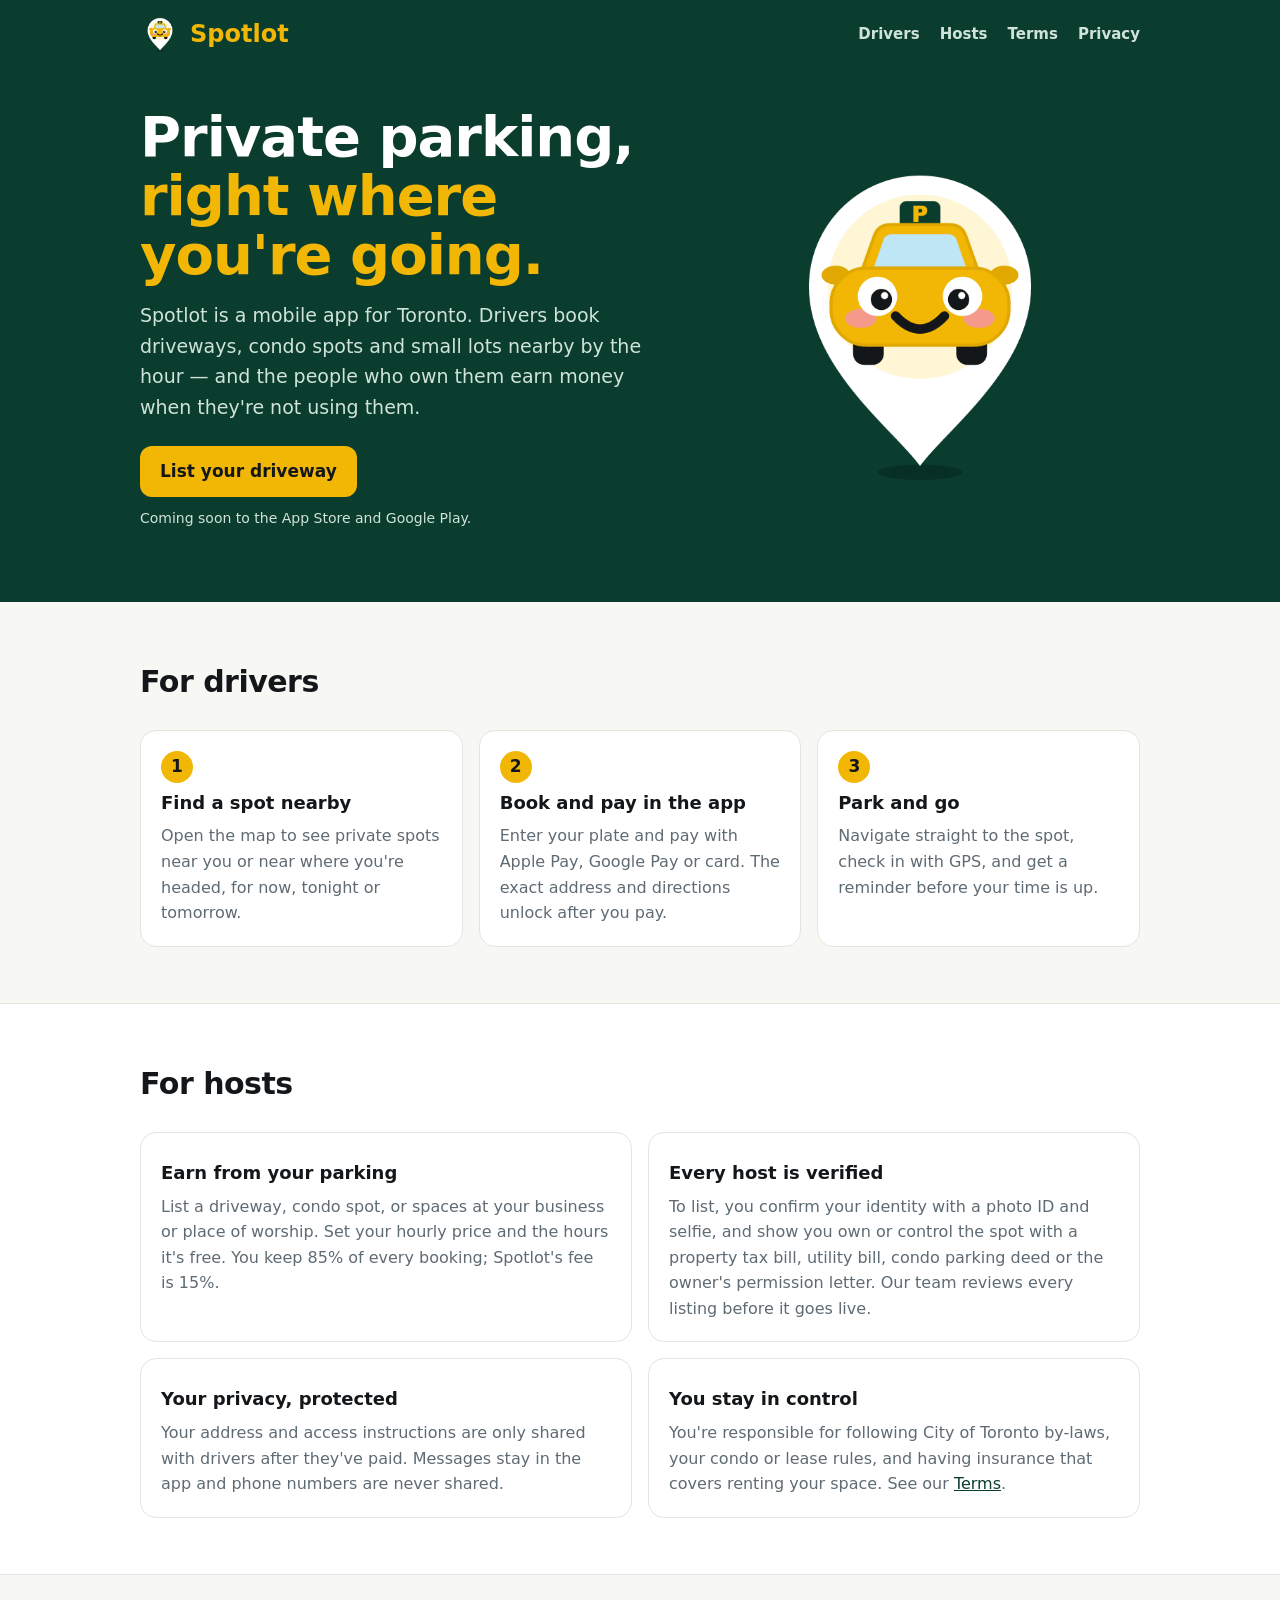
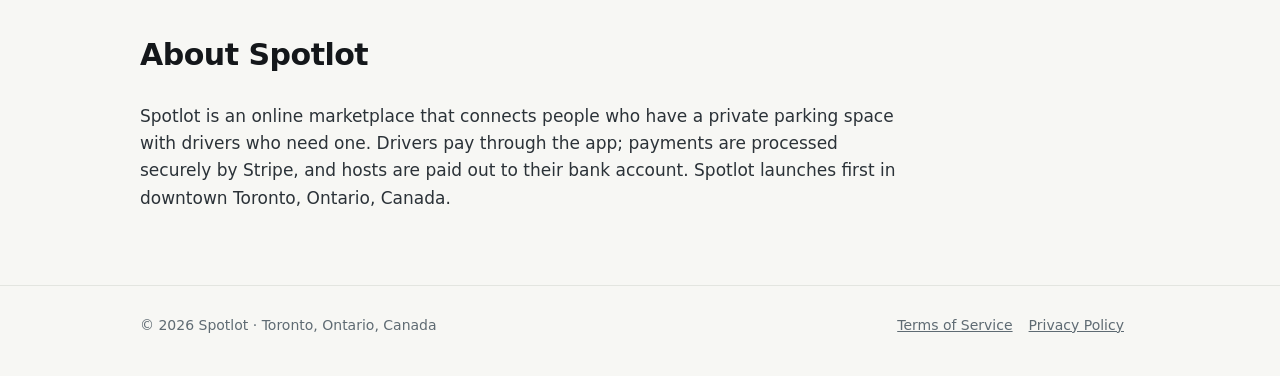
==== index.html @ 14e5fc5e "Spotlot website: home, terms, privacy Co-Authored-By: Claude Opus 5.5 <noreply@anthropic.com>" ====
<!doctype html>
<html lang="en">
<head>
<meta charset="utf-8">
<meta name="viewport" content="width=device-width, initial-scale=1">
<title>Spotlot — Private parking near you in Toronto</title>
<meta name="description" content="Spotlot lets Toronto drivers book private driveways, condo spots and lots by the hour, and lets hosts earn from parking they aren't using.">
<link rel="icon" href="favicon.png">
<link rel="stylesheet" href="style.css">
</head>
<body>
<header class="site">
  <div class="wrap">
    <a class="brand" href="./"><img src="logo.png" alt="">Spotlot</a>
    <nav><a href="#drivers">Drivers</a><a href="#hosts">Hosts</a><a href="terms.html">Terms</a><a href="privacy.html">Privacy</a></nav>
  </div>
</header>

<div class="hero">
  <div class="wrap">
    <div>
      <h1>Private parking, <span>right where you're going.</span></h1>
      <p>Spotlot is a mobile app for Toronto. Drivers book driveways, condo spots and small lots nearby by the hour — and the people who own them earn money when they're not using them.</p>
      <a class="pill" href="#hosts">List your driveway</a>
      <span class="soon">Coming soon to the App Store and Google Play.</span>
    </div>
    <img src="logo.png" alt="Spotlot mascot: a smiling yellow car in a map pin">
  </div>
</div>

<section id="drivers">
  <div class="wrap">
    <h2>For drivers</h2>
    <div class="grid">
      <div class="card"><span class="num">1</span><h3>Find a spot nearby</h3><p>Open the map to see private spots near you or near where you're headed, for now, tonight or tomorrow.</p></div>
      <div class="card"><span class="num">2</span><h3>Book and pay in the app</h3><p>Enter your plate and pay with Apple Pay, Google Pay or card. The exact address and directions unlock after you pay.</p></div>
      <div class="card"><span class="num">3</span><h3>Park and go</h3><p>Navigate straight to the spot, check in with GPS, and get a reminder before your time is up.</p></div>
    </div>
  </div>
</section>

<section id="hosts" style="background:#fff; border-top:1px solid var(--border); border-bottom:1px solid var(--border)">
  <div class="wrap">
    <h2>For hosts</h2>
    <div class="split">
      <div class="card">
        <h3>Earn from your parking</h3>
        <p>List a driveway, condo spot, or spaces at your business or place of worship. Set your hourly price and the hours it's free. You keep 85% of every booking; Spotlot's fee is 15%.</p>
      </div>
      <div class="card">
        <h3>Every host is verified</h3>
        <p>To list, you confirm your identity with a photo ID and selfie, and show you own or control the spot with a property tax bill, utility bill, condo parking deed or the owner's permission letter. Our team reviews every listing before it goes live.</p>
      </div>
      <div class="card">
        <h3>Your privacy, protected</h3>
        <p>Your address and access instructions are only shared with drivers after they've paid. Messages stay in the app and phone numbers are never shared.</p>
      </div>
      <div class="card">
        <h3>You stay in control</h3>
        <p>You're responsible for following City of Toronto by-laws, your condo or lease rules, and having insurance that covers renting your space. See our <a href="terms.html">Terms</a>.</p>
      </div>
    </div>
  </div>
</section>

<section>
  <div class="wrap">
    <h2>About Spotlot</h2>
    <p style="max-width:760px;color:#2B3238">Spotlot is an online marketplace that connects people who have a private parking space with drivers who need one. Drivers pay through the app; payments are processed securely by Stripe, and hosts are paid out to their bank account. Spotlot launches first in downtown Toronto, Ontario, Canada.</p>
  </div>
</section>

<footer>
  <div class="wrap">
    <div>© 2026 Spotlot · Toronto, Ontario, Canada</div>
    <div><a href="terms.html">Terms of Service</a><a href="privacy.html">Privacy Policy</a></div>
  </div>
</footer>
</body>
</html>
---- style.css ----
:root {
  --green: #0B3D2E;
  --green-ink: #CFE3DA;
  --yellow: #F2B705;
  --ink: #14171A;
  --muted: #5F6B73;
  --bg: #F7F7F4;
  --card: #FFFFFF;
  --border: #E3E5E0;
}
* { box-sizing: border-box; }
body {
  margin: 0;
  font: 17px/1.6 system-ui, -apple-system, "Segoe UI", Roboto, sans-serif;
  color: var(--ink);
  background: var(--bg);
}
a { color: var(--green); }
.wrap { max-width: 1040px; margin: 0 auto; padding: 0 20px; }

header.site { background: var(--green); }
header.site .wrap { display: flex; align-items: center; justify-content: space-between; height: 68px; }
.brand { display: flex; align-items: center; gap: 10px; color: var(--yellow); font-weight: 900; font-size: 24px; text-decoration: none; }
.brand img { width: 40px; height: 40px; }
nav a { color: var(--green-ink); text-decoration: none; margin-left: 20px; font-weight: 600; font-size: 15px; }
nav a:hover { color: #fff; }

.hero { background: var(--green); color: #fff; padding: 40px 0 72px; }
.hero .wrap { display: grid; grid-template-columns: 1.2fr 1fr; gap: 32px; align-items: center; }
.hero h1 { font-size: clamp(34px, 6vw, 56px); line-height: 1.05; margin: 0 0 16px; letter-spacing: -1px; }
.hero h1 span { color: var(--yellow); }
.hero p { color: var(--green-ink); font-size: 19px; max-width: 520px; margin: 0 0 24px; }
.hero img { width: 100%; max-width: 360px; justify-self: center; }
.pill { display: inline-block; background: var(--yellow); color: var(--ink); font-weight: 800; padding: 12px 20px; border-radius: 12px; text-decoration: none; }
.soon { display: block; margin-top: 10px; font-size: 14px; color: var(--green-ink); }

section { padding: 56px 0; }
h2 { font-size: 30px; margin: 0 0 24px; letter-spacing: -0.5px; }
.grid { display: grid; grid-template-columns: repeat(auto-fit, minmax(240px, 1fr)); gap: 16px; }
.card { background: var(--card); border: 1px solid var(--border); border-radius: 16px; padding: 20px; }
.card h3 { margin: 6px 0 6px; font-size: 18px; }
.card p { margin: 0; color: var(--muted); font-size: 16px; }
.num { width: 32px; height: 32px; border-radius: 16px; background: var(--yellow); display: inline-flex; align-items: center; justify-content: center; font-weight: 800; }
.split { display: grid; grid-template-columns: 1fr 1fr; gap: 16px; }

.doc { max-width: 760px; padding: 40px 20px 64px; margin: 0 auto; }
.doc h1 { font-size: 36px; margin: 0 0 4px; }
.doc h2 { font-size: 20px; margin: 28px 0 6px; }
.doc p, .doc li { color: #2B3238; }
.updated { color: var(--muted); font-size: 14px; margin: 0 0 24px; }

footer { border-top: 1px solid var(--border); padding: 28px 0 40px; color: var(--muted); font-size: 14px; }
footer .wrap { display: flex; flex-wrap: wrap; gap: 16px; justify-content: space-between; }
footer a { color: var(--muted); margin-right: 16px; }

@media (max-width: 720px) {
  .hero .wrap, .split { grid-template-columns: 1fr; }
  .hero img { max-width: 220px; order: -1; }
  nav a { margin-left: 12px; }
}
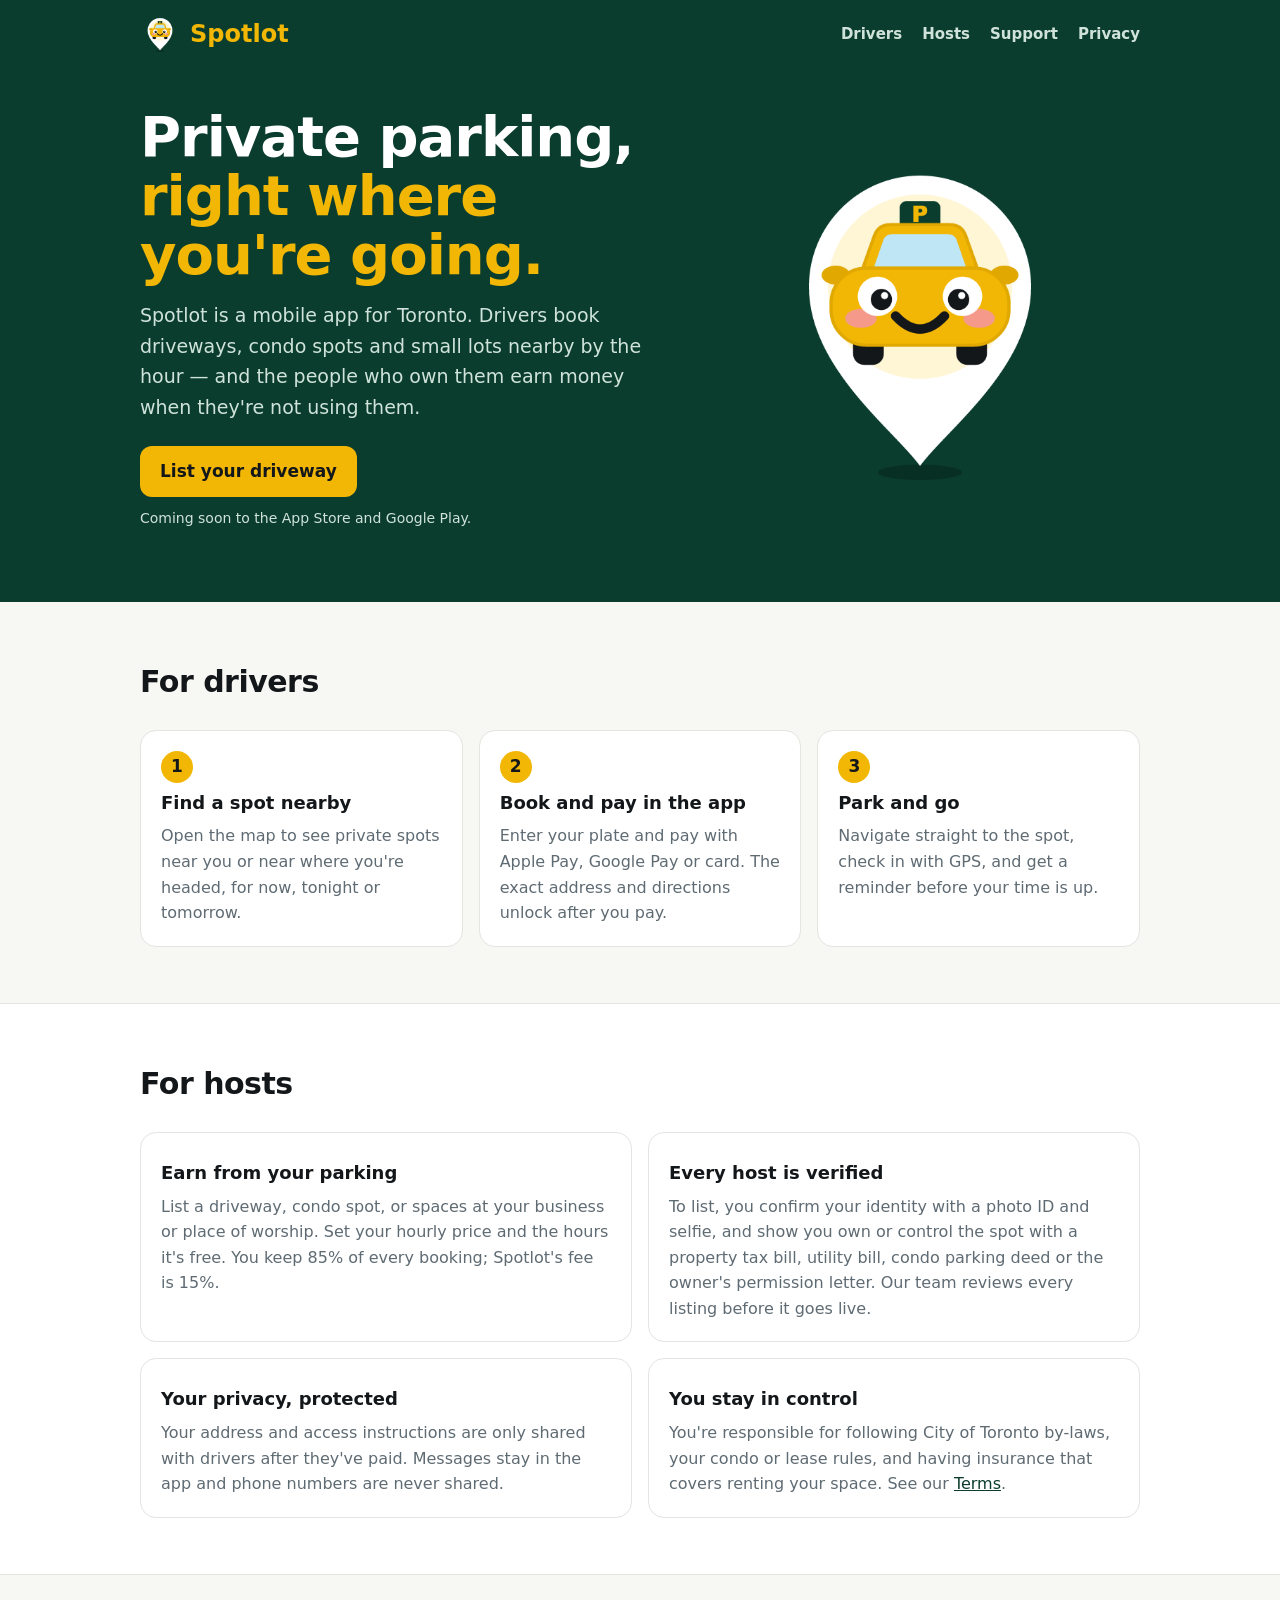
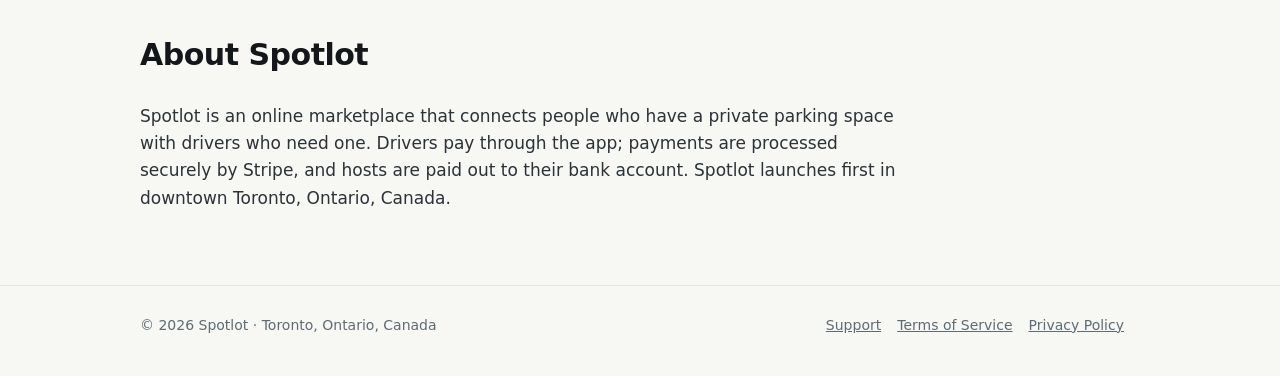
==== commit 891fa179: "Support page; privacy policy covers Apple/Google sign-in, AI review and in-app account deletion Co-A" ====
--- a/index.html
+++ b/index.html
@@ -12,7 +12,7 @@
 <header class="site">
   <div class="wrap">
     <a class="brand" href="./"><img src="logo.png" alt="">Spotlot</a>
-    <nav><a href="#drivers">Drivers</a><a href="#hosts">Hosts</a><a href="terms.html">Terms</a><a href="privacy.html">Privacy</a></nav>
+    <nav><a href="#drivers">Drivers</a><a href="#hosts">Hosts</a><a href="support.html">Support</a><a href="privacy.html">Privacy</a></nav>
   </div>
 </header>
 
@@ -73,7 +73,7 @@
 <footer>
   <div class="wrap">
     <div>© 2026 Spotlot · Toronto, Ontario, Canada</div>
-    <div><a href="terms.html">Terms of Service</a><a href="privacy.html">Privacy Policy</a></div>
+    <div><a href="support.html">Support</a><a href="terms.html">Terms of Service</a><a href="privacy.html">Privacy Policy</a></div>
   </div>
 </footer>
 </body>
--- a/style.css
+++ b/style.css
@@ -58,3 +58,4 @@
   .hero img { max-width: 220px; order: -1; }
   nav a { margin-left: 12px; }
 }
+.doc h3 { font-size: 17px; margin: 20px 0 4px; }
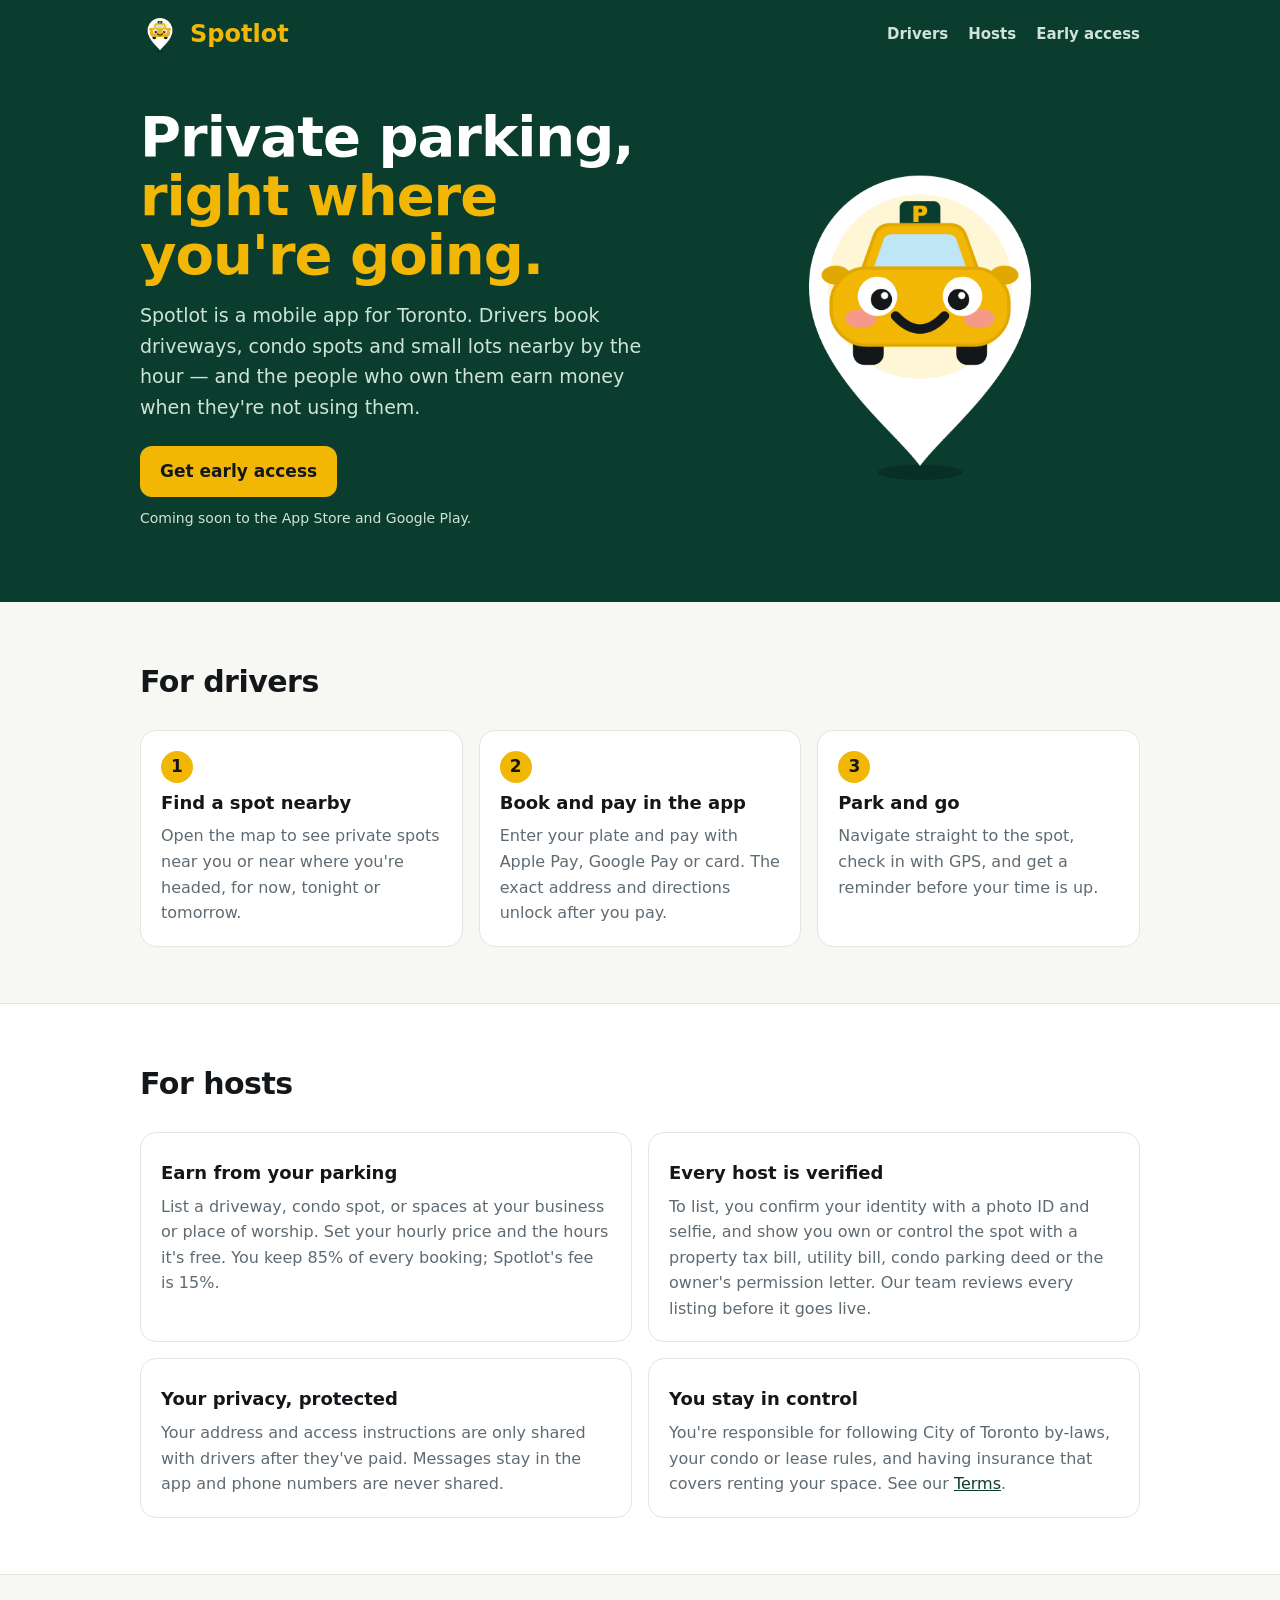
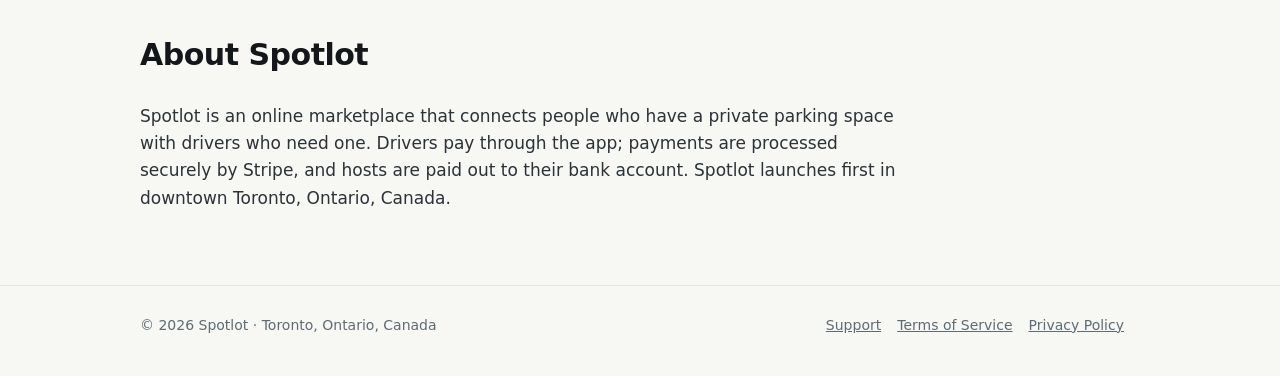
==== commit d3b8fdfc: "Early-access waitlist page for downtown hosts and drivers Co-Authored-By: Claude Opus 5.5 <noreply@a" ====
--- a/index.html
+++ b/index.html
@@ -12,7 +12,7 @@
 <header class="site">
   <div class="wrap">
     <a class="brand" href="./"><img src="logo.png" alt="">Spotlot</a>
-    <nav><a href="#drivers">Drivers</a><a href="#hosts">Hosts</a><a href="support.html">Support</a><a href="privacy.html">Privacy</a></nav>
+    <nav><a href="#drivers">Drivers</a><a href="#hosts">Hosts</a><a href="early.html">Early access</a></nav>
   </div>
 </header>
 
@@ -21,7 +21,7 @@
     <div>
       <h1>Private parking, <span>right where you're going.</span></h1>
       <p>Spotlot is a mobile app for Toronto. Drivers book driveways, condo spots and small lots nearby by the hour — and the people who own them earn money when they're not using them.</p>
-      <a class="pill" href="#hosts">List your driveway</a>
+      <a class="pill" href="early.html">Get early access</a>
       <span class="soon">Coming soon to the App Store and Google Play.</span>
     </div>
     <img src="logo.png" alt="Spotlot mascot: a smiling yellow car in a map pin">
